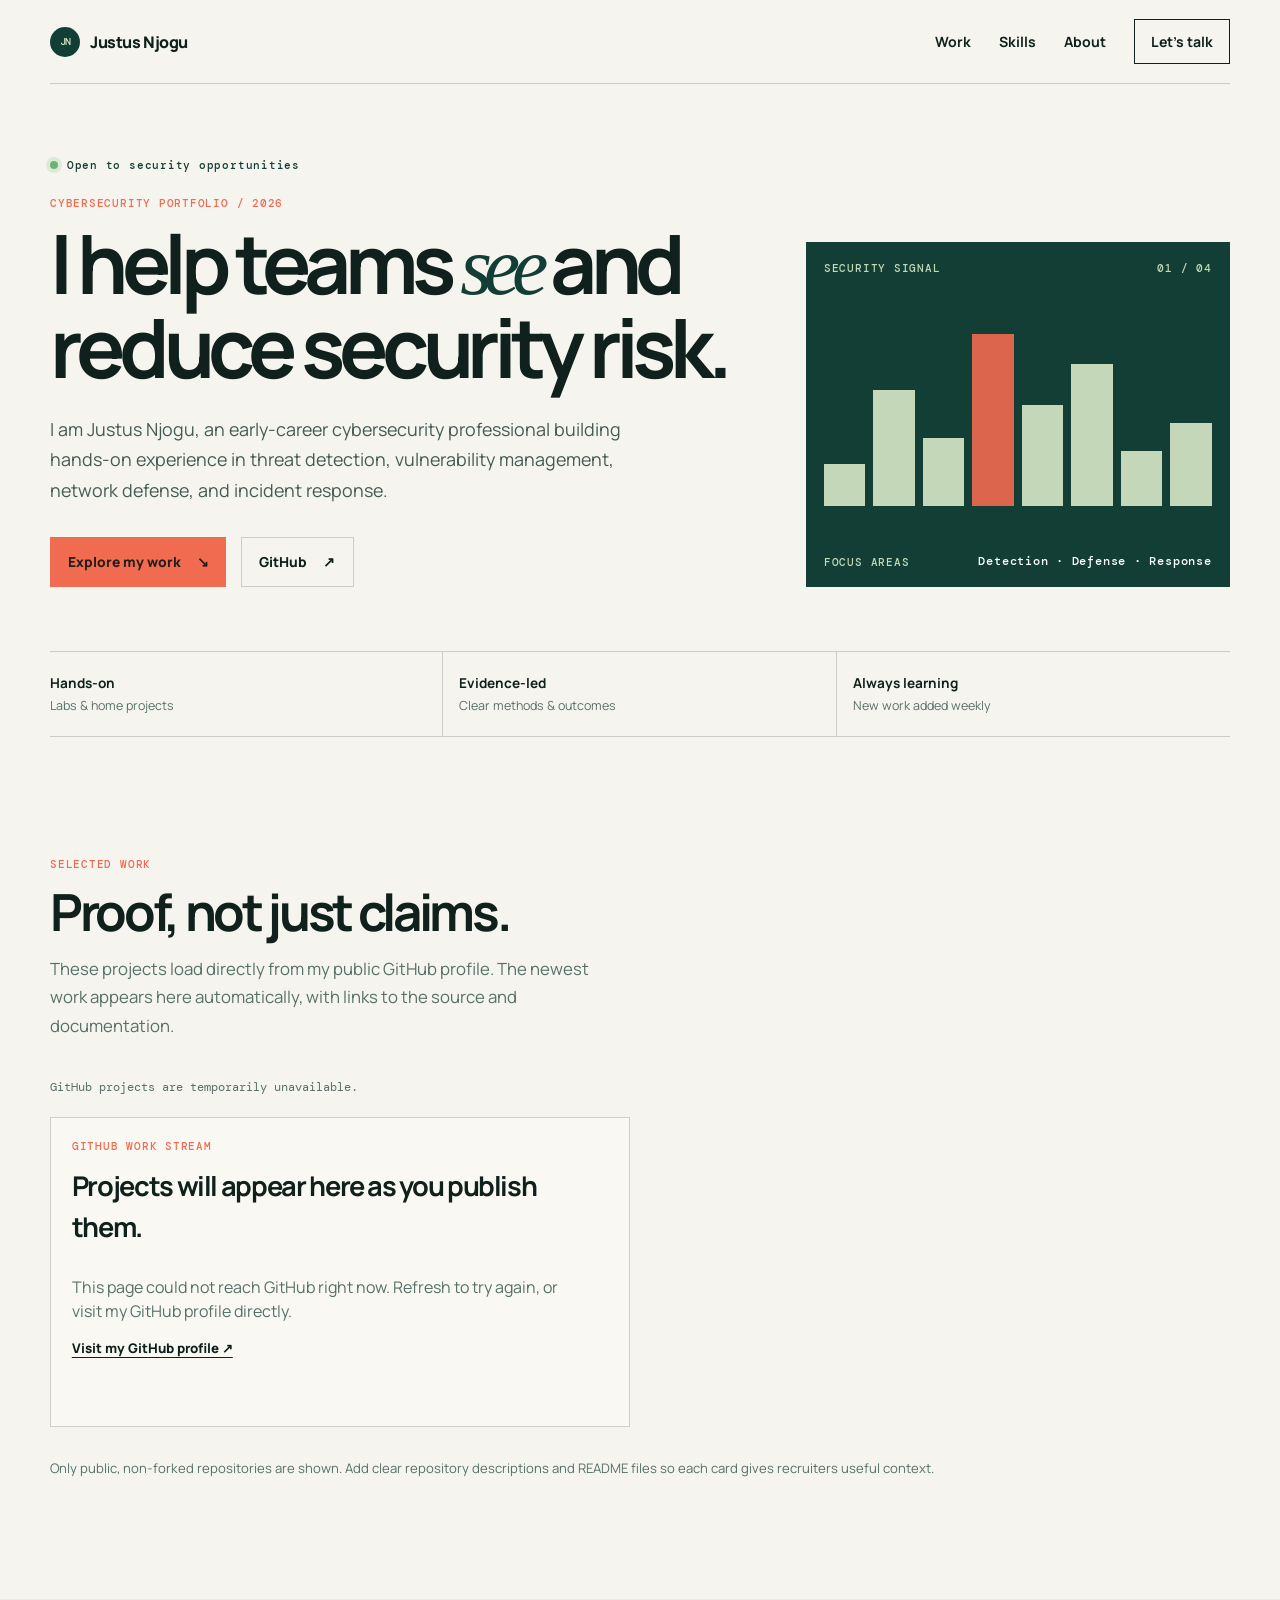
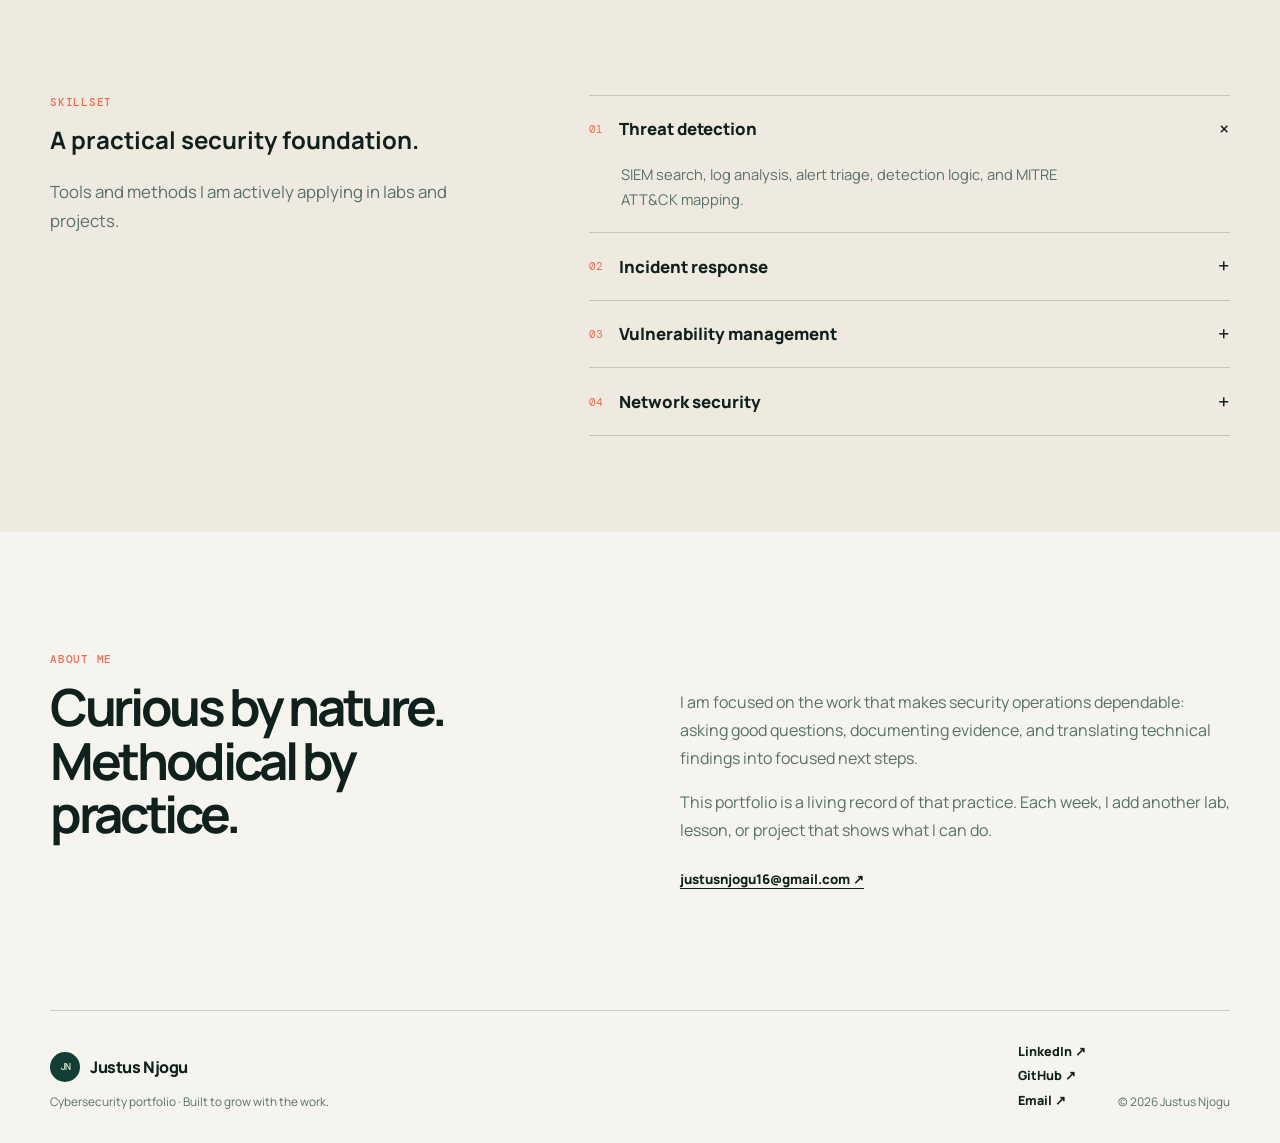
==== index.html @ 490623d3 "starting development" ====
<!doctype html>
<html lang="en">

<head>
    <meta charset="UTF-8" />
    <meta name="viewport" content="width=device-width, initial-scale=1.0" />
    <meta name="description" content="Cybersecurity portfolio for Your Name, featuring hands-on labs, security projects, and technical skills." />
    <title>Justus Njogu | Cybersecurity Portfolio</title>
    <link rel="preconnect" href="https://fonts.googleapis.com" />
    <link rel="preconnect" href="https://fonts.gstatic.com" crossorigin />
    <link href="https://fonts.googleapis.com/css2?family=DM+Mono:wght@400;500&family=Manrope:wght@400;500;600;700;800&display=swap" rel="stylesheet" />
    <link rel="stylesheet" href="styles.css" />
</head>

<body>
    <a class="skip-link" href="#main">Skip to content</a>
    <header class="site-header">
        <a class="brand" href="#top" aria-label="Home"><span class="brand-mark">JN</span><span>Justus Njogu</span></a>
        <button class="menu-button" aria-expanded="false" aria-controls="nav">Menu</button>
        <nav id="nav" class="site-nav" aria-label="Primary navigation">
            <a href="#work">Work</a>
            <a href="#skills">Skills</a>
            <a href="#about">About</a>
            <a class="nav-cta" href="mailto:justusnjogu16@gmail.com">Let's talk</a>
        </nav>
    </header>

    <main id="main">
        <section id="top" class="hero section-shell">
            <div class="eyebrow"><span class="status-dot"></span> Open to security opportunities</div>
            <div class="hero-grid">
                <div>
                    <p class="overline">CYBERSECURITY PORTFOLIO / 2026</p>
                    <h1>I help teams <em>see</em> and reduce security risk.</h1>
                    <p class="hero-copy">I am Justus Njogu, an early-career cybersecurity professional building hands-on experience in threat detection, vulnerability management, network defense, and incident response.</p>
                    <div class="hero-actions">
                        <a class="button button-primary" href="#work">Explore my work <span aria-hidden="true">↘</span></a>
                        <a class="button button-quiet" href="https://github.com/justo340" target="_blank" rel="noreferrer">GitHub <span aria-hidden="true">↗</span></a>
                    </div>
                </div>
                <aside class="signal-card" aria-label="Security focus areas">
                    <div class="signal-top"><span>SECURITY SIGNAL</span><span>01 / 04</span></div>
                    <div class="signal-graphic" aria-hidden="true"><i></i><i></i><i></i><i></i><i></i><i></i><i></i><i></i></div>
                    <div class="signal-bottom"><span>FOCUS AREAS</span><strong>Detection · Defense · Response</strong></div>
                </aside>
            </div>
            <div class="trust-row" aria-label="Portfolio highlights">
                <div><strong>Hands-on</strong><span>Labs & home projects</span></div>
                <div><strong>Evidence-led</strong><span>Clear methods & outcomes</span></div>
                <div><strong>Always learning</strong><span>New work added weekly</span></div>
            </div>
        </section>

        <section id="work" class="section section-shell">
            <div class="section-intro">
                <p class="overline">SELECTED WORK</p>
                <h2>Proof, not just claims.</h2>
                <p>These projects load directly from my public GitHub profile. The newest work appears here automatically, with links to the source and documentation.</p>
            </div>
            <p id="projects-status" class="projects-status" role="status" aria-live="polite">Loading public projects from GitHub…</p>
            <div id="project-grid" class="project-grid" aria-live="polite"></div>
            <p class="portfolio-note">Only public, non-forked repositories are shown. Add clear repository descriptions and README files so each card gives recruiters useful context.</p>
        </section>

        <section id="skills" class="skills-section">
            <div class="section-shell skills-layout">
                <div class="section-intro">
                    <p class="overline">SKILLSET</p>
                    <h2>A practical security foundation.</h2>
                    <p>Tools and methods I am actively applying in labs and projects.</p>
                </div>
                <div class="skill-list">
                    <details open>
                        <summary><span>01</span>Threat detection <b>+</b></summary>
                        <p>SIEM search, log analysis, alert triage, detection logic, and MITRE ATT&amp;CK mapping.</p>
                    </details>
                    <details>
                        <summary><span>02</span>Incident response <b>+</b></summary>
                        <p>Scoping, evidence collection, timeline building, containment recommendations, and clear incident notes.</p>
                    </details>
                    <details>
                        <summary><span>03</span>Vulnerability management <b>+</b></summary>
                        <p>Asset discovery, scanning, CVSS interpretation, risk-based prioritization, and remediation tracking.</p>
                    </details>
                    <details>
                        <summary><span>04</span>Network security <b>+</b></summary>
                        <p>Traffic inspection, packet analysis, reconnaissance, firewall fundamentals, and network segmentation.</p>
                    </details>
                </div>
            </div>
        </section>

        <section id="about" class="section section-shell about-section">
            <div class="about-statement">
                <p class="overline">ABOUT ME</p>
                <h2>Curious by nature. Methodical by practice.</h2>
            </div>
            <div class="about-copy">
                <p>I am focused on the work that makes security operations dependable: asking good questions, documenting evidence, and translating technical findings into focused next steps.</p>
                <p>This portfolio is a living record of that practice. Each week, I add another lab, lesson, or project that shows what I can do.</p><a class="text-link" href="mailto:justusnjogu16@gmail.com">justusnjogu16@gmail.com <span aria-hidden="true">↗</span></a></div>
        </section>
    </main>

    <footer class="site-footer section-shell">
        <div><a class="brand" href="#top"><span class="brand-mark">JN</span><span>Justus Njogu</span></a>
            <p>Cybersecurity portfolio · Built to grow with the work.</p>
        </div>
        <div class="footer-links"><a href="https://www.linkedin.com/in/justus-njogu/" target="_blank" rel="noreferrer">LinkedIn ↗</a><a href="https://github.com/justo340" target="_blank" rel="noreferrer">GitHub ↗</a><a href="mailto:justusnjogu16@gmail.com">Email ↗</a></div>
        <p class="copyright">© <span id="year"></span> Justus Njogu</p>
    </footer>
    <script src="projects.js"></script>
    <script src="script.js"></script>
</body>

</html>
---- styles.css ----
:root {
    --ink: #10201d;
    --forest: #123e36;
    --pine: #0a2a24;
    --moss: #d8e8c8;
    --paper: #f5f4ee;
    --cream: #eeeadf;
    --line: rgba(16, 32, 29, .18);
    --muted: #58706a;
    --coral: #f16b50;
    --mono: "DM Mono", monospace;
    --sans: "Manrope", sans-serif;
}

* {
    box-sizing: border-box;
}

html {
    scroll-behavior: smooth;
}

body {
    margin: 0;
    color: var(--ink);
    background: var(--paper);
    font-family: var(--sans);
    font-size: 16px;
    line-height: 1.5;
}

a {
    color: inherit;
}

.skip-link {
    position: fixed;
    left: 1rem;
    top: -5rem;
    background: var(--coral);
    padding: .75rem 1rem;
    z-index: 10;
}

.skip-link:focus {
    top: 1rem;
}

.section-shell {
    width: min(1180px, calc(100% - 3rem));
    margin-inline: auto;
}

.site-header {
    min-height: 84px;
    display: flex;
    align-items: center;
    justify-content: space-between;
    width: min(1180px, calc(100% - 3rem));
    margin: auto;
    border-bottom: 1px solid var(--line);
}

.brand {
    display: inline-flex;
    align-items: center;
    gap: .65rem;
    text-decoration: none;
    font-weight: 800;
    letter-spacing: -.03em;
}

.brand-mark {
    display: grid;
    place-items: center;
    width: 30px;
    height: 30px;
    border-radius: 50%;
    background: var(--forest);
    color: var(--moss);
    font: 500 10px var(--mono);
    letter-spacing: -.1em;
}

.site-nav {
    display: flex;
    align-items: center;
    gap: 1.75rem;
    font-size: .88rem;
    font-weight: 700;
}

.site-nav a {
    text-decoration: none;
}

.site-nav a:not(.nav-cta):hover,
.footer-links a:hover {
    color: var(--coral);
}

.nav-cta {
    padding: .7rem 1rem;
    border: 1px solid var(--ink);
}

.menu-button {
    display: none;
}

.hero {
    padding-top: 4.6rem;
}

.eyebrow,
.overline,
.project-meta,
.signal-top,
.signal-bottom {
    font: 500 .69rem var(--mono);
    letter-spacing: .07em;
}

.eyebrow {
    display: flex;
    align-items: center;
    gap: .55rem;
    color: var(--forest);
    margin-bottom: 1.5rem;
}

.status-dot {
    width: 8px;
    height: 8px;
    background: #6cb378;
    border-radius: 50%;
    box-shadow: 0 0 0 4px #dcebd6;
}

.hero-grid {
    display: grid;
    grid-template-columns: 1.25fr .75fr;
    align-items: end;
    gap: 3rem;
}

h1,
h2,
h3,
p {
    margin-top: 0;
}

h1 {
    max-width: 760px;
    font-size: clamp(3rem, 6.4vw, 6.3rem);
    letter-spacing: -.075em;
    line-height: .99;
    margin-bottom: 1.6rem;
}

h1 em {
    color: var(--forest);
    font-family: Georgia, serif;
    font-weight: 400;
    letter-spacing: -.1em;
}

.hero-copy {
    max-width: 610px;
    color: #455a54;
    font-size: 1.12rem;
    line-height: 1.7;
}

.hero-actions {
    display: flex;
    flex-wrap: wrap;
    gap: .9rem;
    margin-top: 2rem;
}

.button {
    display: inline-flex;
    align-items: center;
    gap: 1rem;
    min-height: 50px;
    padding: .8rem 1.1rem;
    text-decoration: none;
    font-weight: 800;
    font-size: .86rem;
}

.button-primary {
    background: var(--coral);
    color: #271d18;
}

.button-primary:hover {
    background: #ff826a;
}

.button-quiet {
    border: 1px solid var(--line);
}

.button-quiet:hover {
    background: var(--cream);
}

.signal-card {
    min-height: 345px;
    padding: 1.15rem;
    background: var(--forest);
    color: #eaf2df;
    display: flex;
    flex-direction: column;
    justify-content: space-between;
    overflow: hidden;
}

.signal-top,
.signal-bottom {
    display: flex;
    justify-content: space-between;
    gap: 1rem;
    color: #c1d9b7;
}

.signal-bottom {
    align-items: end;
}

.signal-bottom strong {
    font: 500 .77rem var(--mono);
    text-align: right;
    color: white;
}

.signal-graphic {
    height: 185px;
    display: flex;
    gap: 8px;
    align-items: end;
}

.signal-graphic i {
    display: block;
    flex: 1;
    background: var(--moss);
    opacity: .9;
}

.signal-graphic i:nth-child(1) {
    height: 23%;
}

.signal-graphic i:nth-child(2) {
    height: 63%;
}

.signal-graphic i:nth-child(3) {
    height: 37%;
}

.signal-graphic i:nth-child(4) {
    height: 93%;
    background: var(--coral);
}

.signal-graphic i:nth-child(5) {
    height: 55%;
}

.signal-graphic i:nth-child(6) {
    height: 77%;
}

.signal-graphic i:nth-child(7) {
    height: 30%;
}

.signal-graphic i:nth-child(8) {
    height: 45%;
}

.trust-row {
    display: grid;
    grid-template-columns: repeat(3, 1fr);
    margin-top: 4rem;
    border-top: 1px solid var(--line);
    border-bottom: 1px solid var(--line);
}

.trust-row div {
    padding: 1.3rem 1rem 1.3rem 0;
    border-right: 1px solid var(--line);
    display: grid;
    gap: .2rem;
}

.trust-row div+div {
    padding-left: 1rem;
}

.trust-row div:last-child {
    border-right: 0;
}

.trust-row strong {
    font-size: .85rem;
}

.trust-row span {
    color: var(--muted);
    font-size: .78rem;
}

.section {
    padding-block: 7.5rem;
}

.section-intro {
    max-width: 655px;
}

.overline {
    color: var(--coral);
    margin-bottom: .85rem;
}

.section h2 {
    font-size: clamp(2.25rem, 4vw, 4rem);
    letter-spacing: -.065em;
    line-height: 1.05;
    margin-bottom: 1rem;
}

.section-intro>p:not(.overline) {
    color: var(--muted);
    max-width: 560px;
    font-size: 1.05rem;
    line-height: 1.7;
}

.projects-status {
    min-height: 1.5rem;
    margin: 2.5rem 0 -2.3rem;
    color: var(--muted);
    font: .72rem var(--mono);
}

.project-grid {
    display: grid;
    grid-template-columns: repeat(2, 1fr);
    gap: 1rem;
    margin-top: 3.1rem;
}

.project-card {
    min-height: 490px;
    padding: 1.3rem;
    display: flex;
    flex-direction: column;
    border: 1px solid var(--line);
    background: #f9f8f3;
}

.project-meta {
    display: flex;
    justify-content: space-between;
    gap: 1rem;
    color: var(--muted);
}

.repo-visual {
    min-height: 190px;
    margin-top: 2rem;
    padding: 1.3rem;
    display: flex;
    align-items: flex-end;
    justify-content: space-between;
    position: relative;
    overflow: hidden;
    background: linear-gradient(135deg, var(--forest), #1d6556);
}

.repo-visual::before {
    content: "";
    position: absolute;
    width: 220px;
    height: 220px;
    border: 1px solid rgba(226, 239, 212, .3);
    border-radius: 50%;
    left: -60px;
    top: -70px;
    box-shadow: 0 0 0 28px rgba(226, 239, 212, .08), 0 0 0 56px rgba(226, 239, 212, .06);
}

.repo-mark,
.repo-language {
    position: relative;
    z-index: 1;
}

.repo-mark {
    display: grid;
    place-items: center;
    width: 65px;
    height: 65px;
    border: 1px solid rgba(240, 248, 232, .6);
    border-radius: 50%;
    color: white;
    font: 500 1.2rem var(--mono);
}

.repo-language {
    color: #f0f5e8;
    font: .68rem var(--mono);
    letter-spacing: .08em;
}

.repo-language::before {
    content: "";
    display: inline-block;
    width: 8px;
    height: 8px;
    margin-right: .42rem;
    border-radius: 50%;
    background: var(--language-color, var(--coral));
}

.project-content {
    margin-top: auto;
    padding-top: 2rem;
}

.project-content h3 {
    text-transform: capitalize;
    letter-spacing: -.04em;
    font-size: 1.58rem;
    margin-bottom: .5rem;
}

.project-content p {
    color: var(--muted);
    font-size: .93rem;
    line-height: 1.65;
    display: -webkit-box;
    -webkit-box-orient: vertical;
    -webkit-line-clamp: 3;
    overflow: hidden;
}

.tag-list {
    list-style: none;
    display: flex;
    flex-wrap: wrap;
    gap: .5rem;
    padding: 0;
    margin: 1.3rem 0;
}

.tag-list li {
    border: 1px solid var(--line);
    padding: .32rem .52rem;
    font: .66rem var(--mono);
}

.text-link {
    font-size: .83rem;
    font-weight: 800;
    text-underline-offset: .28rem;
}

.text-link:hover {
    color: var(--coral);
}

.empty-project {
    min-height: 310px;
    grid-column: 1 / -1;
    max-width: 580px;
}

.empty-project h3 {
    font-size: 1.7rem;
    letter-spacing: -.05em;
}

.empty-project p:not(.overline) {
    color: var(--muted);
    max-width: 500px;
}

.portfolio-note {
    margin: 2rem 0 0;
    color: var(--muted);
    font-size: .82rem;
}

.skills-section {
    padding-block: 6rem;
    background: var(--cream);
}

.skills-layout {
    display: grid;
    grid-template-columns: .8fr 1.2fr;
    gap: 7rem;
}

.skill-list {
    border-top: 1px solid var(--line);
}

.skill-list details {
    border-bottom: 1px solid var(--line);
}

.skill-list summary {
    display: flex;
    gap: 1rem;
    align-items: center;
    padding: 1.15rem 0;
    list-style: none;
    cursor: pointer;
    font-size: 1.05rem;
    font-weight: 800;
}

.skill-list summary::-webkit-details-marker {
    display: none;
}

.skill-list summary span {
    color: var(--coral);
    font: .67rem var(--mono);
}

.skill-list summary b {
    margin-left: auto;
    font-size: 1.25rem;
    font-weight: 500;
}

.skill-list details[open] summary b {
    transform: rotate(45deg);
}

.skill-list p {
    max-width: 540px;
    margin: 0;
    padding: 0 2rem 1.3rem;
    color: var(--muted);
    font-size: .92rem;
    line-height: 1.65;
}

.about-section {
    display: grid;
    grid-template-columns: 1fr 1fr;
    gap: 5rem;
}

.about-statement h2 {
    max-width: 460px;
}

.about-copy {
    padding-top: 2.25rem;
}

.about-copy p {
    color: var(--muted);
    line-height: 1.75;
}

.about-copy .text-link {
    display: inline-block;
    margin-top: .6rem;
    color: var(--ink);
}

.site-footer {
    display: grid;
    grid-template-columns: 1fr auto auto;
    gap: 2rem;
    padding-block: 2rem;
    border-top: 1px solid var(--line);
    align-items: end;
}

.site-footer p {
    margin: .7rem 0 0;
    font-size: .74rem;
    color: var(--muted);
}

.footer-links {
    display: grid;
    gap: .35rem;
    font-size: .79rem;
    font-weight: 800;
}

.footer-links a {
    text-decoration: none;
}

.copyright {
    text-align: right;
}

@media (max-width: 760px) {
    .section-shell,
    .site-header {
        width: min(100% - 2rem, 1180px);
    }
    .site-header {
        min-height: 70px;
        position: relative;
    }
    .menu-button {
        display: block;
        border: 0;
        background: none;
        font: 700 .77rem var(--sans);
    }
    .site-nav {
        display: none;
        position: absolute;
        z-index: 2;
        top: 69px;
        left: 0;
        right: 0;
        padding: 1rem;
        background: var(--paper);
        border: 1px solid var(--line);
        align-items: stretch;
    }
    .site-nav.is-open {
        display: grid;
    }
    .hero {
        padding-top: 3rem;
    }
    .hero-grid,
    .skills-layout,
    .about-section {
        grid-template-columns: 1fr;
        gap: 2.5rem;
    }
    .signal-card {
        min-height: 260px;
    }
    .signal-graphic {
        height: 120px;
    }
    .trust-row {
        grid-template-columns: 1fr;
        margin-top: 3rem;
    }
    .trust-row div,
    .trust-row div+div {
        border-right: 0;
        border-bottom: 1px solid var(--line);
        padding: 1rem 0;
    }
    .trust-row div:last-child {
        border-bottom: 0;
    }
    .section {
        padding-block: 5rem;
    }
    .project-grid {
        grid-template-columns: 1fr;
    }
    .project-card {
        min-height: 500px;
    }
    .project-featured {
        grid-row: auto;
    }
    .skills-layout {
        gap: 1rem;
    }
    .about-copy {
        padding-top: 0;
    }
    .site-footer {
        grid-template-columns: 1fr;
        gap: 1.3rem;
    }
    .copyright {
        text-align: left;
    }
}
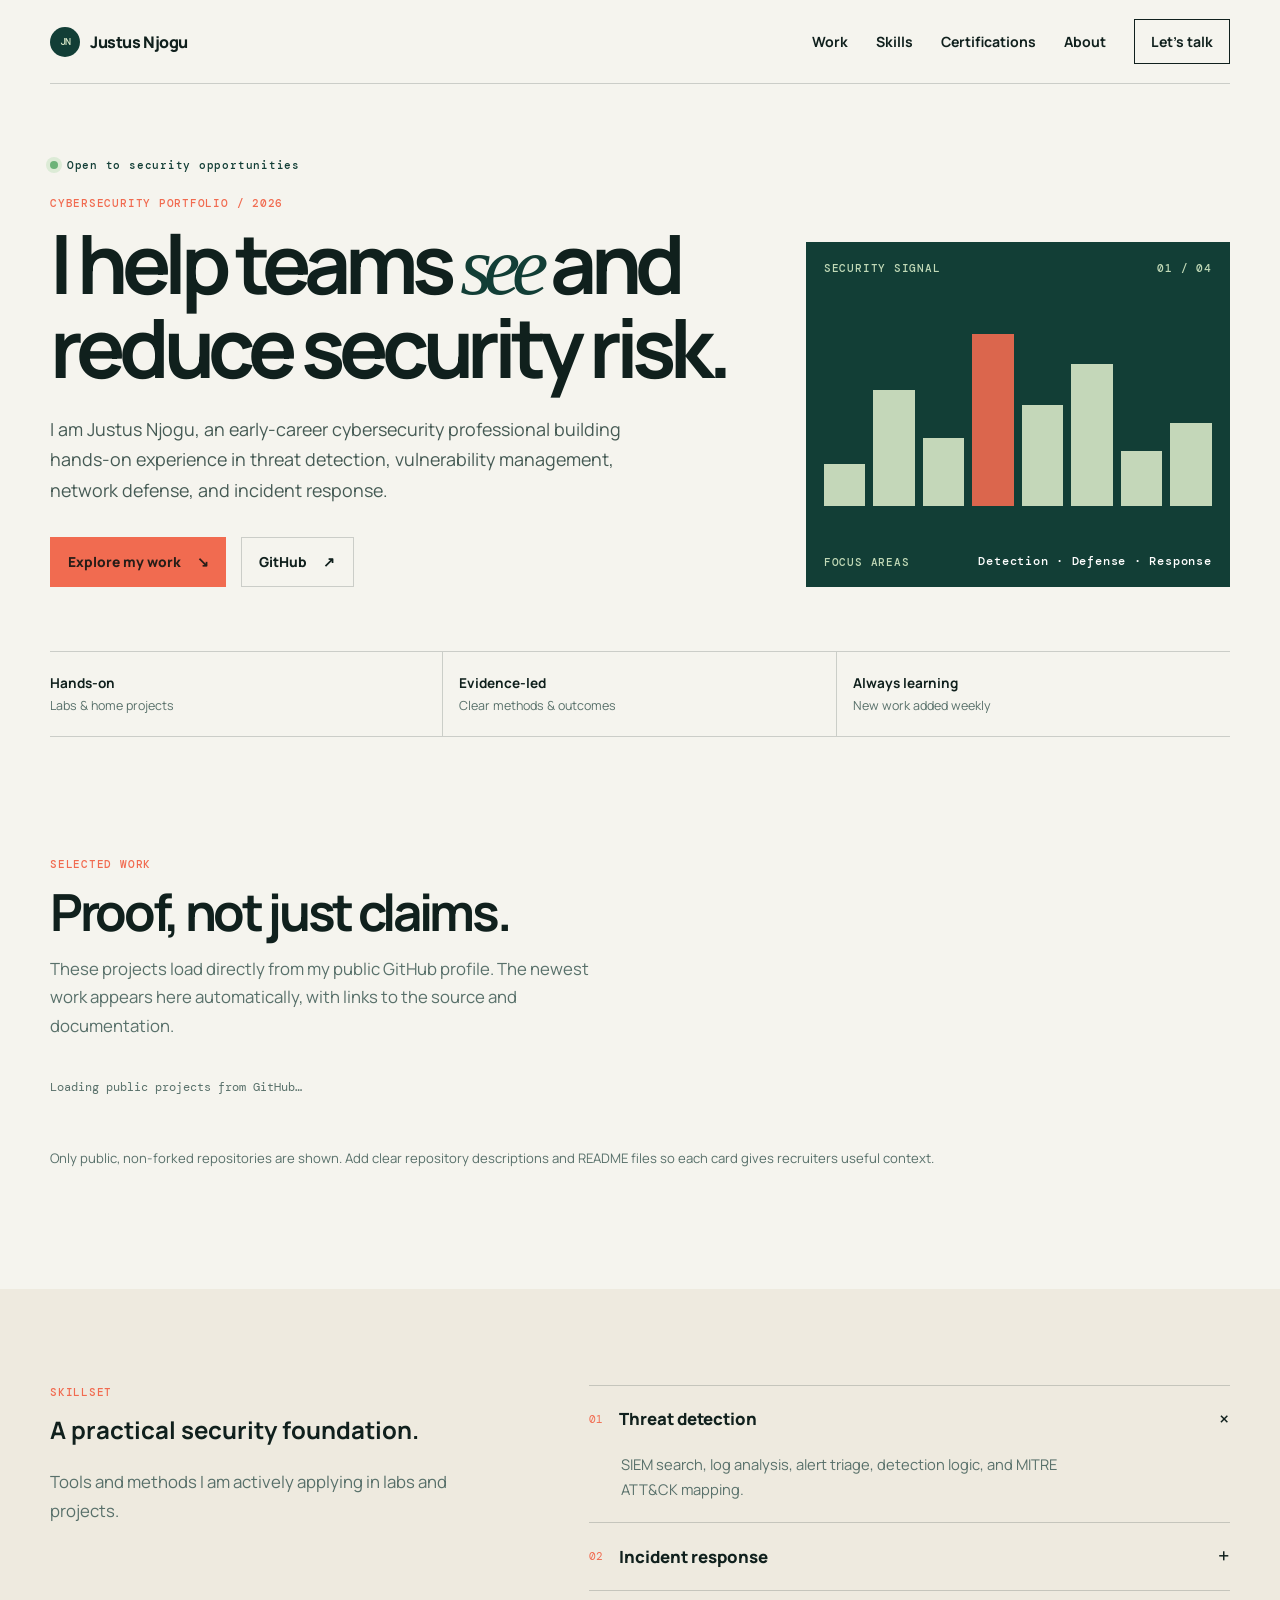
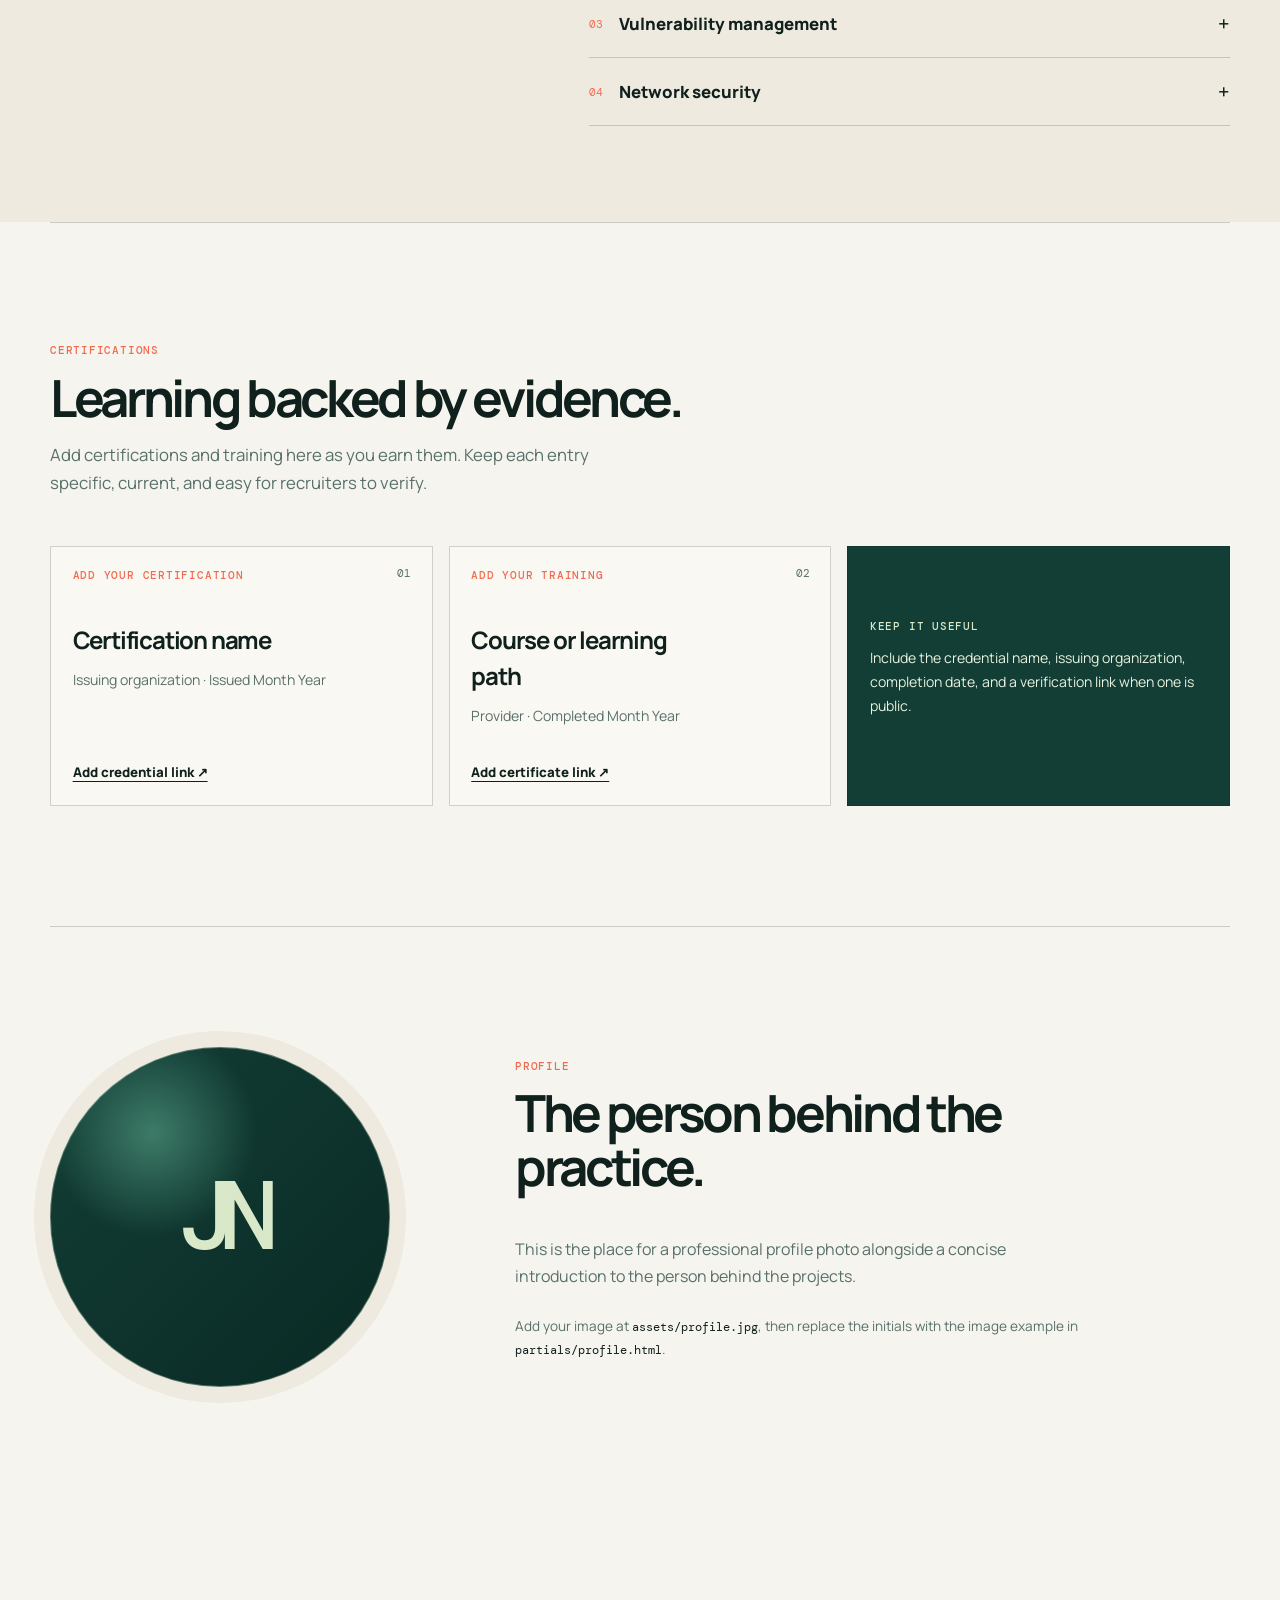
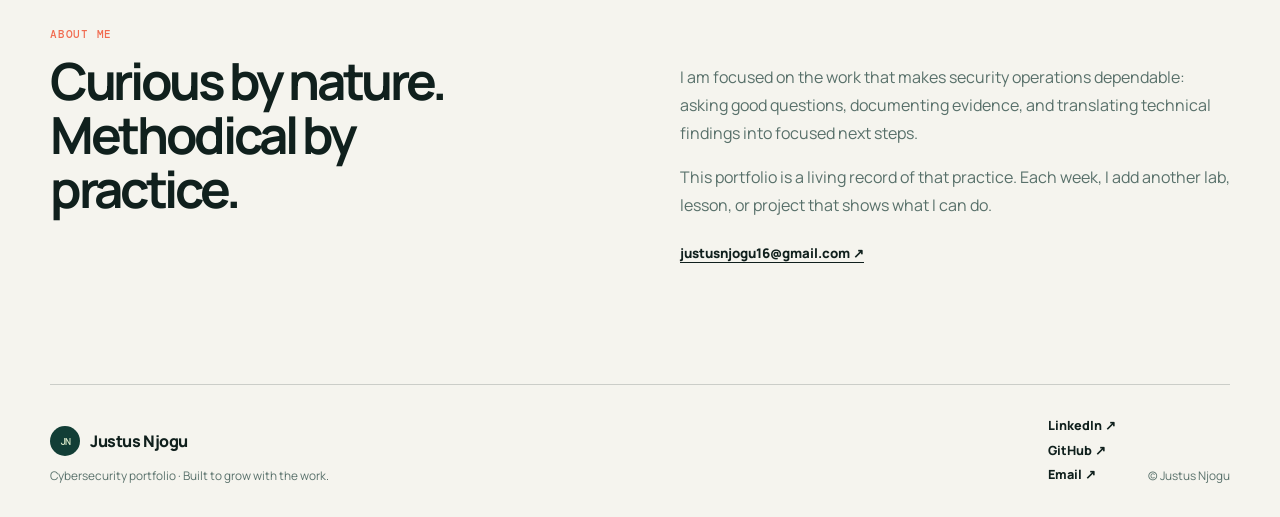
==== commit ba84da6b: "added seperate files for the project including js files, also added the profile and certification se" ====
--- a/index.html
+++ b/index.html
@@ -1,115 +1,42 @@
 <!doctype html>
 <html lang="en">
-
-<head>
+  <head>
     <meta charset="UTF-8" />
     <meta name="viewport" content="width=device-width, initial-scale=1.0" />
-    <meta name="description" content="Cybersecurity portfolio for Your Name, featuring hands-on labs, security projects, and technical skills." />
+    <meta
+      name="description"
+      content="Cybersecurity portfolio with hands-on labs, projects, and technical skills."
+    />
     <title>Justus Njogu | Cybersecurity Portfolio</title>
     <link rel="preconnect" href="https://fonts.googleapis.com" />
     <link rel="preconnect" href="https://fonts.gstatic.com" crossorigin />
-    <link href="https://fonts.googleapis.com/css2?family=DM+Mono:wght@400;500&family=Manrope:wght@400;500;600;700;800&display=swap" rel="stylesheet" />
+    <link
+      href="https://fonts.googleapis.com/css2?family=DM+Mono:wght@400;500&display=swap"
+      rel="stylesheet"
+    />
+    <link
+      href="https://fonts.googleapis.com/css2?family=Manrope:wght@400;500;600;700;800&display=swap"
+      rel="stylesheet"
+    />
     <link rel="stylesheet" href="styles.css" />
-</head>
-
-<body>
+  </head>
+  <body>
     <a class="skip-link" href="#main">Skip to content</a>
-    <header class="site-header">
-        <a class="brand" href="#top" aria-label="Home"><span class="brand-mark">JN</span><span>Justus Njogu</span></a>
-        <button class="menu-button" aria-expanded="false" aria-controls="nav">Menu</button>
-        <nav id="nav" class="site-nav" aria-label="Primary navigation">
-            <a href="#work">Work</a>
-            <a href="#skills">Skills</a>
-            <a href="#about">About</a>
-            <a class="nav-cta" href="mailto:justusnjogu16@gmail.com">Let's talk</a>
-        </nav>
-    </header>
+    <div data-include="partials/header.html"></div>
 
     <main id="main">
-        <section id="top" class="hero section-shell">
-            <div class="eyebrow"><span class="status-dot"></span> Open to security opportunities</div>
-            <div class="hero-grid">
-                <div>
-                    <p class="overline">CYBERSECURITY PORTFOLIO / 2026</p>
-                    <h1>I help teams <em>see</em> and reduce security risk.</h1>
-                    <p class="hero-copy">I am Justus Njogu, an early-career cybersecurity professional building hands-on experience in threat detection, vulnerability management, network defense, and incident response.</p>
-                    <div class="hero-actions">
-                        <a class="button button-primary" href="#work">Explore my work <span aria-hidden="true">↘</span></a>
-                        <a class="button button-quiet" href="https://github.com/justo340" target="_blank" rel="noreferrer">GitHub <span aria-hidden="true">↗</span></a>
-                    </div>
-                </div>
-                <aside class="signal-card" aria-label="Security focus areas">
-                    <div class="signal-top"><span>SECURITY SIGNAL</span><span>01 / 04</span></div>
-                    <div class="signal-graphic" aria-hidden="true"><i></i><i></i><i></i><i></i><i></i><i></i><i></i><i></i></div>
-                    <div class="signal-bottom"><span>FOCUS AREAS</span><strong>Detection · Defense · Response</strong></div>
-                </aside>
-            </div>
-            <div class="trust-row" aria-label="Portfolio highlights">
-                <div><strong>Hands-on</strong><span>Labs & home projects</span></div>
-                <div><strong>Evidence-led</strong><span>Clear methods & outcomes</span></div>
-                <div><strong>Always learning</strong><span>New work added weekly</span></div>
-            </div>
-        </section>
-
-        <section id="work" class="section section-shell">
-            <div class="section-intro">
-                <p class="overline">SELECTED WORK</p>
-                <h2>Proof, not just claims.</h2>
-                <p>These projects load directly from my public GitHub profile. The newest work appears here automatically, with links to the source and documentation.</p>
-            </div>
-            <p id="projects-status" class="projects-status" role="status" aria-live="polite">Loading public projects from GitHub…</p>
-            <div id="project-grid" class="project-grid" aria-live="polite"></div>
-            <p class="portfolio-note">Only public, non-forked repositories are shown. Add clear repository descriptions and README files so each card gives recruiters useful context.</p>
-        </section>
-
-        <section id="skills" class="skills-section">
-            <div class="section-shell skills-layout">
-                <div class="section-intro">
-                    <p class="overline">SKILLSET</p>
-                    <h2>A practical security foundation.</h2>
-                    <p>Tools and methods I am actively applying in labs and projects.</p>
-                </div>
-                <div class="skill-list">
-                    <details open>
-                        <summary><span>01</span>Threat detection <b>+</b></summary>
-                        <p>SIEM search, log analysis, alert triage, detection logic, and MITRE ATT&amp;CK mapping.</p>
-                    </details>
-                    <details>
-                        <summary><span>02</span>Incident response <b>+</b></summary>
-                        <p>Scoping, evidence collection, timeline building, containment recommendations, and clear incident notes.</p>
-                    </details>
-                    <details>
-                        <summary><span>03</span>Vulnerability management <b>+</b></summary>
-                        <p>Asset discovery, scanning, CVSS interpretation, risk-based prioritization, and remediation tracking.</p>
-                    </details>
-                    <details>
-                        <summary><span>04</span>Network security <b>+</b></summary>
-                        <p>Traffic inspection, packet analysis, reconnaissance, firewall fundamentals, and network segmentation.</p>
-                    </details>
-                </div>
-            </div>
-        </section>
-
-        <section id="about" class="section section-shell about-section">
-            <div class="about-statement">
-                <p class="overline">ABOUT ME</p>
-                <h2>Curious by nature. Methodical by practice.</h2>
-            </div>
-            <div class="about-copy">
-                <p>I am focused on the work that makes security operations dependable: asking good questions, documenting evidence, and translating technical findings into focused next steps.</p>
-                <p>This portfolio is a living record of that practice. Each week, I add another lab, lesson, or project that shows what I can do.</p><a class="text-link" href="mailto:justusnjogu16@gmail.com">justusnjogu16@gmail.com <span aria-hidden="true">↗</span></a></div>
-        </section>
+      <div data-include="partials/hero.html"></div>
+      <div data-include="partials/work.html"></div>
+      <div data-include="partials/skills.html"></div>
+      <div data-include="partials/certifications.html"></div>
+      <div data-include="partials/profile.html"></div>
+      <div data-include="partials/about.html"></div>
     </main>
 
-    <footer class="site-footer section-shell">
-        <div><a class="brand" href="#top"><span class="brand-mark">JN</span><span>Justus Njogu</span></a>
-            <p>Cybersecurity portfolio · Built to grow with the work.</p>
-        </div>
-        <div class="footer-links"><a href="https://www.linkedin.com/in/justus-njogu/" target="_blank" rel="noreferrer">LinkedIn ↗</a><a href="https://github.com/justo340" target="_blank" rel="noreferrer">GitHub ↗</a><a href="mailto:justusnjogu16@gmail.com">Email ↗</a></div>
-        <p class="copyright">© <span id="year"></span> Justus Njogu</p>
-    </footer>
+    <div data-include="partials/footer.html"></div>
+    <script src="components.js"></script>
+    <script src="partials.js"></script>
     <script src="projects.js"></script>
     <script src="script.js"></script>
-</body>
-
-</html>+  </body>
+</html>
--- a/styles.css
+++ b/styles.css
@@ -504,6 +504,68 @@
     background: var(--cream);
 }
 
+.certifications-section {
+    border-top: 1px solid var(--line);
+}
+
+.certification-grid {
+    display: grid;
+    grid-template-columns: repeat(3, 1fr);
+    gap: 1rem;
+    margin-top: 3rem;
+}
+
+.certification-card {
+    position: relative;
+    min-height: 260px;
+    padding: 1.35rem;
+    border: 1px solid var(--line);
+    background: #f9f8f3;
+}
+
+.certification-card h3 {
+    max-width: 220px;
+    margin: 2.5rem 0 .7rem;
+    font-size: 1.5rem;
+    letter-spacing: -.05em;
+}
+
+.certification-card > p:not(.overline) {
+    color: var(--muted);
+    font-size: .88rem;
+}
+
+.certification-card .text-link {
+    position: absolute;
+    bottom: 1.35rem;
+    left: 1.35rem;
+}
+
+.certification-number {
+    position: absolute;
+    top: 1.2rem;
+    right: 1.3rem;
+    color: var(--muted);
+    font: .7rem var(--mono);
+}
+
+.certification-note {
+    display: flex;
+    flex-direction: column;
+    justify-content: center;
+    background: var(--forest);
+    color: #eaf2df;
+}
+
+.certification-note .overline {
+    color: var(--moss);
+}
+
+.certification-note > p:not(.overline) {
+    color: #eaf2df;
+    line-height: 1.7;
+}
+
 .skills-layout {
     display: grid;
     grid-template-columns: .8fr 1.2fr;
@@ -561,6 +623,69 @@
     display: grid;
     grid-template-columns: 1fr 1fr;
     gap: 5rem;
+}
+
+.profile-section {
+    padding-block: 7.5rem;
+    border-top: 1px solid var(--line);
+}
+
+.profile-layout {
+    display: grid;
+    grid-template-columns: .7fr 1.3fr;
+    align-items: center;
+    gap: 5rem;
+}
+
+.profile-photo {
+    display: grid;
+    place-items: center;
+    aspect-ratio: 1;
+    width: min(100%, 340px);
+    border: 1px solid rgba(226, 239, 212, .35);
+    border-radius: 50%;
+    background:
+        radial-gradient(circle at 30% 25%, #3d7b68, transparent 30%),
+        linear-gradient(135deg, var(--forest), var(--pine));
+    box-shadow: 0 0 0 16px var(--cream);
+}
+
+.profile-photo span {
+    color: var(--moss);
+    font: 500 clamp(3.5rem, 8vw, 6rem) var(--mono);
+    letter-spacing: -.14em;
+}
+
+.profile-photo img {
+    width: 100%;
+    height: 100%;
+    border-radius: inherit;
+    object-fit: cover;
+}
+
+.profile-content {
+    max-width: 570px;
+}
+
+.profile-content h2 {
+    font-size: clamp(2.25rem, 4vw, 4rem);
+    letter-spacing: -.065em;
+    line-height: 1.05;
+}
+
+.profile-content > p:not(.overline) {
+    color: var(--muted);
+    line-height: 1.7;
+}
+
+.profile-note {
+    margin-top: 1.5rem;
+    font-size: .85rem;
+}
+
+.profile-note code {
+    color: var(--ink);
+    font: .75rem var(--mono);
 }
 
 .about-statement h2 {
@@ -647,6 +772,7 @@
     }
     .hero-grid,
     .skills-layout,
+    .profile-layout,
     .about-section {
         grid-template-columns: 1fr;
         gap: 2.5rem;
@@ -676,6 +802,9 @@
     .project-grid {
         grid-template-columns: 1fr;
     }
+    .certification-grid {
+        grid-template-columns: 1fr;
+    }
     .project-card {
         min-height: 500px;
     }
@@ -687,6 +816,12 @@
     }
     .about-copy {
         padding-top: 0;
+    }
+    .profile-section {
+        padding-block: 5rem;
+    }
+    .profile-photo {
+        width: min(100%, 280px);
     }
     .site-footer {
         grid-template-columns: 1fr;
@@ -695,4 +830,4 @@
     .copyright {
         text-align: left;
     }
-}+}
